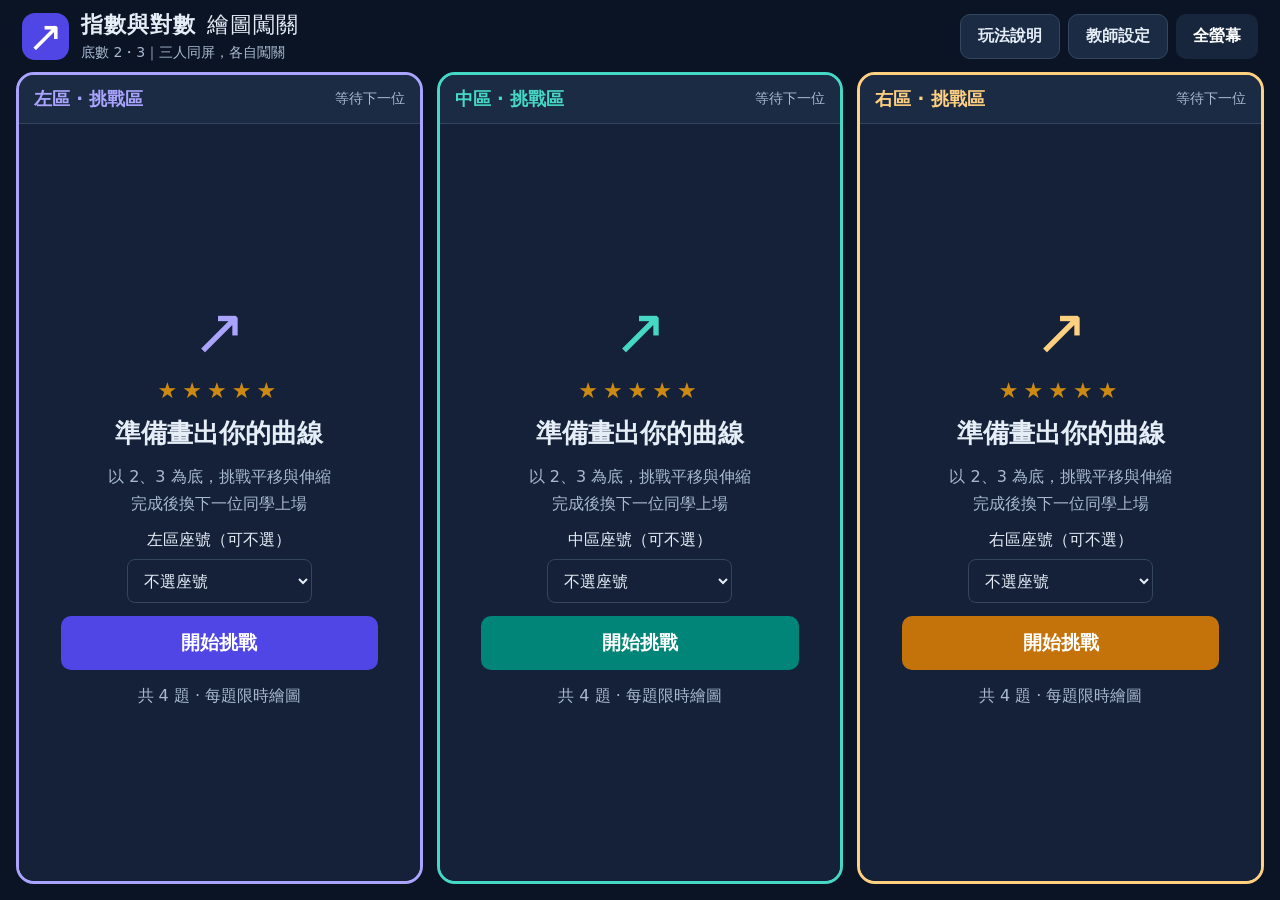
==== index.html @ 5243051f "Add files via upload v1.0" ====
<!doctype html>
<html lang="zh-Hant">
<head>
<meta charset="utf-8"><meta name="viewport" content="width=device-width,initial-scale=1,maximum-scale=1,user-scalable=no">
<title>指數與對數・繪圖闖關</title>
<meta name="description" content="三人同屏獨立繪圖遊戲：底數 2、3，四種圖形變化、求救卡與基準線求救卡。">
<link rel="icon" href="data:image/svg+xml,%3Csvg xmlns='http://www.w3.org/2000/svg' viewBox='0 0 32 32'%3E%3Crect width='32' height='32' rx='8' fill='%234f46e5'/%3E%3Cpath d='M4 16Q10 2 16 16T28 16' fill='none' stroke='white' stroke-width='3'/%3E%3C/svg%3E">
<link rel="stylesheet" href="style.css?v=1.0">
<script defer src="engine.js?v=1.0"></script><script defer src="app.js?v=1.0"></script>
</head>
<body>
<header class="topbar"><div class="brand"><span class="brand-mark">↗</span><div><h1>指數與對數<span>繪圖闖關</span></h1><p>底數 2・3｜三人同屏，各自闖關</p></div></div><div class="top-actions"><button id="helpBtn" class="quiet">玩法說明</button><button id="settingsBtn" class="quiet">教師設定</button><button id="fullBtn" class="dark-btn">全螢幕</button></div></header>
<main id="lanes" class="lanes" aria-label="三個獨立遊戲區"></main>
<dialog id="settingsDialog"><form id="settingsForm"><div class="dialog-head"><div><p class="eyebrow">TEACHER SETTINGS</p><h2>教師設定</h2></div><button type="button" class="quiet close-dialog">關閉</button></div><p class="settings-note">題目、題數、限時與求救卡設定套用到下一位學生；目前遊戲繼續進行。主題、參考線與座標標示立即套用。</p><div class="general-settings"><label>背景主題<select name="theme"><option value="light">淺色</option><option value="dark">深色</option></select></label><label>參考線顏色<input type="color" name="gridColor"></label><label>參考線粗細<select name="gridWidth"><option value="0.5">0.5 px</option><option value="1">1 px</option><option value="1.5">1.5 px</option><option value="2">2 px</option><option value="3">3 px</option></select></label><label>座標標示文字大小（px）<input type="number" name="axisFontSize" min="10" max="28" step="1" required></label><label>座標標示文字顏色<input type="color" name="axisLabelColor"></label><label>每題求救卡累積上限<select name="helpCards"><option value="0">0 張（兩種卡皆停用）</option><option value="1">1 張</option><option value="2">2 張</option><option value="3">3 張</option></select></label><label>首張求救卡等待（秒）<input type="number" name="helpFirstDelay" min="0" max="300" step="1" required></label><label>後續求救卡間隔（秒）<input type="number" name="helpInterval" min="1" max="300" step="1" required></label><label>座號起點<input type="number" name="seatMin" min="1" max="99" required></label><label>座號終點<input type="number" name="seatMax" min="1" max="99" required></label></div><p class="settings-note">座標標示文字可設 10～28 px；窄視窗會適度縮小，以避免刻度重疊。文字大小與顏色儲存後立即套用。</p><p class="settings-note">一般求救卡：預設第 15 秒取得第一張，之後每 10 秒一張，每題上限 3 張；每張揭示並鎖定一段正確曲線。曲線依畫面中的長度分成 8 段，避免對數題揭示到無定義區域。</p><p class="settings-note">基準線求救卡：有平移或伸縮的題目額外提供 1 張，與首張一般卡同時亮起，顯示同底數、未經變換的 y = aˣ 或 y = logₐ x。一般卡與基準卡各自計次，每使用一張，本題分數再乘 0.8；一般卡上限設 0 時，兩種卡一起停用。</p><div id="levelSettings"></div><p id="settingsError" class="error" role="alert"></p><div class="dialog-footer"><button type="button" id="defaultsBtn" class="quiet">恢復預設設定</button><button type="submit" class="primary">儲存設定</button></div></form></dialog>
<dialog id="helpDialog"><div class="dialog-head"><h2>玩法說明</h2><button class="quiet close-dialog">關閉</button></div><ol class="help-list"><li>選填座號，按「開始挑戰」。左、中、右三區各自計時、換題和結算；完成可立刻換下一位。</li><li>根據題目在座標區畫圖。x 範圍 −6～10，y 範圍 −6～12，每格 1 單位，座標數字每 2 單位標示。只需畫出座標框中看得到的曲線。</li><li>使用「細筆」畫圖，畫錯可用「橡皮擦」或「復原」。對數函數只畫真數大於 0 的部分；靠近漸近線時讓曲線延伸到框邊。</li><li>一般求救卡隨時間累積：預設第 15 秒亮起，之後每 10 秒一張，每題最多 3 張。按下會清除該段筆跡，隨煙霧散去揭示正確曲線；揭示區域鎖定並計為正確，請繼續畫其他部分。</li><li>有平移或伸縮時，額外提供 1 張「基準線求救卡」，與第一張一般卡同時亮起。按下顯示同底數原始函數的藍色點線，直到本題結束；它不會替你完成答案，也不會清除筆跡。</li><li>兩種卡每使用一張都讓本題分數乘 0.8。例如用 1 張一般卡加 1 張基準卡，得分乘 0.64；用滿 3 張一般卡與 1 張基準卡，乘 0.4096。復原不退回卡片。</li><li>按「確定送出」取得 0～100 分，2 秒後自動換題；時間到也會自動送出。完整度、曲線準確度和多餘筆跡都會影響分數。未畫圖且只用基準卡，仍為 0 分。</li><li>送出後橘色虛線是參考答案，灰色點線是漸近線。完成全部題目顯示總分，再按「下一位學生」。</li></ol><p class="settings-note">五星依序為基礎圖形、1 種、2 種、3 種、4 種變化。底數僅使用 2 或 3。左右伸縮的內部係數為 ½、2；上下伸縮為 ½、2、3；平移量為 ±1、±2。預設題數 1、1、1、0、1（共 4 題），限時 40、60、80、100、120 秒。題目與卡片設定從下一位學生開始套用。</p></dialog>
<div id="toast" role="status"></div>
</body></html>
---- style.css ----
:root{font-family:"Noto Sans TC","Microsoft JhengHei",system-ui,sans-serif;color:#17263d;background:#eaf0f7;font-size:16px;--surface:#fff;--soft:#f4f7fb;--text:#17263d;--muted:#586b82;--line:#d6e0ed;--canvas:#fff;--axis:#536781;--correct:#df641c;--primary:#4f46e5;--shadow:0 8px 24px #243b5710}
*{box-sizing:border-box}body{margin:0;overscroll-behavior:none;user-select:none;-webkit-user-select:none;-webkit-touch-callout:none}body[data-theme=dark]{background:#0b1425;color:#e5edf7;--surface:#142138;--soft:#1b2b44;--text:#e5edf7;--muted:#a8b9cf;--line:#34465f;--canvas:#111d30;--axis:#b9c9dd;--correct:#ffab5e;--shadow:none}button,select,input{font:inherit}button{border:0;border-radius:10px;min-height:45px;padding:10px 17px;font-weight:700;cursor:pointer;touch-action:manipulation;color:var(--text)}button:disabled{cursor:default;opacity:.45}button:focus-visible,select:focus-visible,input:focus-visible{outline:3px solid #ec9b20;outline-offset:3px}.quiet{background:var(--soft);border:1px solid var(--line)}.primary{background:var(--primary);color:white}.dark-btn{background:#17263d;color:white}.topbar{height:86px;display:flex;align-items:center;justify-content:space-between;padding:14px 22px;gap:20px}.brand{display:flex;align-items:center;gap:12px}.brand-mark{display:grid;place-items:center;width:47px;height:47px;border-radius:13px;background:#4f46e5;color:white;font-size:43px;line-height:1}.brand h1{font-size:22px;margin:0;letter-spacing:.04em}.brand h1 span{font-weight:500;margin-left:12px}.brand p{margin:4px 0 0;color:var(--muted);font-size:14px}.top-actions{display:flex;gap:8px}.lanes{display:grid;grid-template-columns:repeat(3,minmax(0,1fr));gap:14px;padding:0 16px 16px;height:calc(100dvh - 86px);min-height:590px}.lane{--accent:#4f46e5;--button:#4f46e5;border:3px solid var(--accent);border-radius:18px;background:var(--surface);box-shadow:var(--shadow);overflow:hidden;display:flex;flex-direction:column;position:relative;min-width:0}.lane:nth-child(2){--accent:#008578;--button:#008578}.lane:nth-child(3){--accent:#c4730b;--button:#c4730b}body[data-theme=dark] .lane{--accent:#aaa4ff}body[data-theme=dark] .lane:nth-child(2){--accent:#45d9c5}body[data-theme=dark] .lane:nth-child(3){--accent:#ffd080}.lane-head{padding:12px 15px;background:var(--soft);display:flex;justify-content:space-between;align-items:center;border-bottom:1px solid var(--line);gap:6px}.lane-name{font-weight:800;color:var(--accent);font-size:18px}.seat-label{font-size:14px;color:var(--muted)}.progress{display:flex;gap:5px;padding:12px 15px 0}.step{height:5px;background:var(--line);flex:1;border-radius:9px}.step.done{background:var(--accent)}.step.current{background:var(--accent);opacity:.55}.question{padding:12px 16px 9px;min-height:113px}.question-meta{display:flex;align-items:center;justify-content:space-between;gap:6px;font-size:14px;color:var(--muted)}.stars{color:#cf8609;letter-spacing:1px;font-weight:800}.formula{font-family:"Cambria Math",Cambria,Georgia,serif;font-size:clamp(22px,2.05vw,36px);margin:10px 0 4px;white-space:nowrap;line-height:1.4;letter-spacing:.015em}.formula .frac{display:inline-flex;vertical-align:middle;flex-direction:column;text-align:center;line-height:1.15;font-size:.72em;margin:0 3px}.frac span:first-child{border-bottom:1.5px solid currentColor;padding:0 3px}.plot-wrap{flex:1;min-height:220px;position:relative;margin:0 10px;border:1px solid var(--line);border-radius:10px;overflow:hidden;background:var(--canvas)}canvas{width:100%;height:100%;display:block;touch-action:none;cursor:crosshair}.plot-hint{position:absolute;top:10px;left:58px;color:var(--muted);font-size:14px;pointer-events:none}.ink-state{padding:8px 15px 0;min-height:29px;font-size:14px;color:var(--muted)}.ink-state.exhausted{color:#d44835;font-weight:700}.toolbar{display:flex;gap:6px;padding:8px 12px}.toolbar button{flex:1;padding:9px 5px;font-size:15px}.tool.active{background:var(--button);color:white;border-color:var(--accent)}.submit{margin:0 12px 12px;background:var(--button);color:white;min-height:48px;font-size:18px}.overlay{position:absolute;inset:54px 0 0;z-index:3;background:var(--surface);display:flex;flex-direction:column;align-items:center;justify-content:center;padding:24px;gap:15px;text-align:center}.welcome-icon{font-size:65px;font-family:Georgia,serif;color:var(--accent);line-height:1}.overlay h2{font-size:26px;margin:0}.overlay p{color:var(--muted);font-size:16px;line-height:1.7;margin:0;max-width:340px}.overlay label{display:flex;flex-direction:column;gap:8px;font-size:16px;min-width:185px}select,input[type=number]{border:1px solid var(--line);background:var(--surface);color:var(--text);border-radius:8px;padding:9px 12px;min-height:44px;width:100%}.overlay .primary{background:var(--button);width:90%;max-width:330px;min-height:54px;font-size:19px}.mini-stars{color:#cc8a12;letter-spacing:5px;font-size:22px}.result-strip{padding:8px 14px;border-top:1px solid var(--line);background:var(--soft);display:none;align-items:center;justify-content:space-between;gap:8px}.result-strip.visible{display:flex}.score{font-size:29px;font-weight:900;color:var(--accent);white-space:nowrap}.result-detail{font-size:14px;color:var(--muted);text-align:right;line-height:1.5}.result-detail strong{color:var(--text)}.result-mode .question{min-height:102px}.result-mode .ink-state,.result-mode .toolbar{display:none}.result-mode .submit{margin-top:10px}.summary-scores{width:100%;display:grid;grid-template-columns:repeat(3,1fr);gap:9px;max-width:380px}.summary-scores div{background:var(--soft);border:1px solid var(--line);border-radius:10px;padding:10px;font-size:14px;color:var(--muted)}.summary-scores strong{display:block;font-size:23px;color:var(--accent);margin-top:5px}.big-score{font-size:68px;color:var(--accent);font-weight:900;line-height:1}.score-caption{font-size:14px;color:var(--muted)}dialog{background:var(--surface);color:var(--text);border:1px solid var(--line);border-radius:18px;max-width:980px;width:92vw;max-height:90dvh;padding:25px;box-shadow:0 24px 100px #0005;overscroll-behavior:contain}dialog::backdrop{background:#08142baa;backdrop-filter:blur(3px)}.dialog-head{display:flex;justify-content:space-between;align-items:center;gap:15px;margin-bottom:12px}.dialog-head h2{margin:0;font-size:26px}.eyebrow{font-size:13px;letter-spacing:.12em;color:var(--muted);margin:0 0 6px}.settings-note{font-size:15px;color:var(--muted);line-height:1.7}.general-settings{display:grid;grid-template-columns:repeat(3,1fr);gap:14px;margin:20px 0}.general-settings label{font-size:15px;display:flex;flex-direction:column;gap:8px}input[type=color]{width:100%;height:44px;border:1px solid var(--line);border-radius:8px;background:var(--surface);padding:3px}.level-card{border:1px solid var(--line);border-radius:12px;background:var(--soft);padding:14px;margin:12px 0}.level-title{display:flex;align-items:center;gap:15px;justify-content:space-between;margin-bottom:10px}.level-title strong{font-size:17px}.count-label{display:flex;align-items:center;gap:10px;font-size:14px}.count-label input{width:77px}.checks{display:flex;gap:12px 20px;flex-wrap:wrap;margin:10px 0}.checks label{display:flex;gap:8px;align-items:center;min-height:30px;font-size:16px}input[type=checkbox]{accent-color:#4f46e5;width:21px;height:21px}.level-card p{font-size:14px;color:var(--muted);margin:8px 0}.dialog-footer{display:flex;justify-content:space-between;gap:15px;margin-top:18px;position:sticky;bottom:-25px;background:var(--surface);padding:15px 0}.error{color:#d44835;font-size:16px;line-height:1.6}.help-list{line-height:1.9;padding-left:25px}.help-list li{padding:4px 0}#toast{position:fixed;left:50%;bottom:24px;transform:translateX(-50%);background:#17263d;color:white;max-width:90vw;border-radius:10px;padding:12px 20px;z-index:20;display:none;box-shadow:0 4px 20px #0004}body:has(dialog[open]){overflow:hidden}
@media(min-width:1700px){.topbar{height:98px}.lanes{height:calc(100dvh - 98px)}.brand h1{font-size:28px}.lane-head{padding:16px 20px}.question{min-height:137px;padding:17px 20px 12px}.question-meta,.seat-label{font-size:17px}.toolbar button{min-height:53px;font-size:18px}.submit{min-height:57px}.lane-name{font-size:22px}}
@media(max-width:900px){.topbar{height:78px;padding:10px 12px}.brand h1{font-size:17px}.brand h1 span{margin-left:6px}.brand p{display:none}.top-actions{gap:5px}.top-actions button{padding:8px;font-size:14px}.lanes{padding:0 8px 8px;gap:8px;height:calc(100dvh - 78px)}.lane-head{padding:10px 8px}.lane-name{font-size:16px}.question{padding:10px 8px;min-height:115px}.formula{font-size:clamp(17px,2.6vw,26px)}.overlay{padding:15px}.overlay h2{font-size:21px}.overlay p{font-size:14px}.toolbar{padding:8px 6px;gap:4px}.toolbar button{font-size:14px}.submit{margin-left:6px;margin-right:6px}.plot-wrap{margin:0 5px}.ink-state{padding-left:9px;font-size:13px}.progress{padding-left:9px;padding-right:9px}.result-detail{font-size:13px}.result-strip{padding:7px}.score{font-size:24px}}
@media(max-width:600px){.topbar{height:auto;min-height:100px;flex-wrap:wrap;gap:8px}.top-actions{width:100%;justify-content:flex-end}.lanes{grid-template-columns:1fr;height:auto;min-height:0}.lane{height:720px}.formula{font-size:28px}.general-settings{grid-template-columns:repeat(2,1fr)}.level-title{gap:8px}.overlay p{font-size:16px}}
/* v1.1: reserve the viewport for the three independent drawing surfaces. */
:root{--header-height:clamp(64px,8dvh,86px)}
@media(min-width:601px){html,body{height:100%;overflow:hidden}.topbar{height:var(--header-height);min-height:0}.lanes{height:calc(100dvh - var(--header-height));min-height:0}.lane-head,.progress,.question,.ink-state,.toolbar,.submit,.result-strip{flex-shrink:0}.plot-wrap{min-height:0}.lane{min-height:0}.overlay{gap:clamp(8px,1.4dvh,15px)}}
.question-meta .counter{flex:1;text-align:center;white-space:nowrap}.countdown{background:var(--soft);border:1px solid var(--line);border-radius:8px;padding:5px 9px;color:var(--text);font-weight:800;font-variant-numeric:tabular-nums;white-space:nowrap;min-width:67px;text-align:center}.countdown.urgent{color:#d44835;background:#fff1ed;border-color:#fac9bc}body[data-theme=dark] .countdown.urgent{background:#492c32;color:#ffb4a2;border-color:#8c4c50}.submit:disabled{opacity:1;background:var(--soft);color:var(--muted);border:1px solid var(--line)}.level-title{flex-wrap:wrap}.level-options{display:flex;gap:16px;align-items:center}.time-label{display:flex;align-items:center;gap:9px;font-size:14px;white-space:nowrap}.time-label select{width:110px}.count-label{white-space:nowrap}
@media(min-width:1700px){:root{--header-height:clamp(76px,9dvh,98px)}}
@media(min-width:601px) and (max-height:800px){:root{--header-height:66px}.topbar{padding:8px 16px}.brand-mark{width:40px;height:40px}.brand h1{font-size:20px}.brand p{font-size:13px}.lane-head{padding:8px 12px}.question{min-height:88px;padding:8px 12px}.formula{margin:6px 0 2px}.progress{padding-top:8px}.toolbar{padding:6px 10px}.toolbar button{min-height:42px;padding:8px 5px}.submit{min-height:44px;margin-bottom:9px}.ink-state{padding-top:6px;min-height:25px}.overlay{padding:16px;gap:10px}.welcome-icon{font-size:45px}.overlay h2{font-size:23px}.overlay p{font-size:15px;line-height:1.5}.overlay .primary{min-height:46px}.overlay label{gap:5px}.big-score{font-size:54px}.summary-scores div{padding:7px}.question-meta{font-size:14px}.countdown{padding:3px 6px}.result-mode .question{min-height:88px}}
@media(min-width:601px) and (max-height:600px){:root{--header-height:56px}.brand p{display:none}.question{min-height:76px}.formula{font-size:24px}.lane-head{padding:5px 9px}.question-meta{font-size:13px}.toolbar button{min-height:36px}.submit{min-height:38px;font-size:16px;margin-top:0}.top-actions button{min-height:38px;padding:7px 10px}.overlay{gap:6px;padding:12px}.overlay p{font-size:14px}.overlay h2{font-size:20px}.welcome-icon{font-size:32px}.mini-stars{font-size:18px}.overlay .primary{min-height:39px}.overlay label{font-size:14px}.overlay select{min-height:35px;padding:5px 8px}.big-score{font-size:40px}.summary-scores strong{font-size:20px}}
@media(max-width:600px){html,body{height:auto;overflow:auto}.lanes{height:auto}.level-options{gap:10px;flex-wrap:wrap}.time-label select{width:95px}}

/* v1.2: activate each lane independently on contact, including secondary touches. */
.toolbar button,.submit,.overlay button{touch-action:none}.toolbar button.pressed,.submit.pressed,.overlay button.pressed{filter:brightness(1.2);box-shadow:inset 0 0 0 3px var(--accent)}a{color:var(--primary)}body[data-theme=dark] a{color:#aaa4ff}

/* v1.4: keep the rescue card alongside the three drawing tools. */
.toolbar .help-card{background:#fae6f0;color:#92314e;border-color:#e7b7c8;white-space:nowrap;font-size:clamp(11px,1vw,18px)}body[data-theme=dark] .toolbar .help-card{background:#41293b;color:#ffc1d0;border-color:#755062}.toolbar .help-card[hidden]{display:none}.toolbar .help-card:disabled{opacity:.55}

/* v1.5: earned cards light up; waiting cards display their own countdown. */
.toolbar .help-card{font-variant-numeric:tabular-nums;transition:background .2s,box-shadow .2s,color .2s}
.toolbar .help-card.help-ready{background:#fbcfe0;color:#802644;border-color:#db6791;box-shadow:0 0 0 1px #ed90b1,0 0 13px #ec48993b}
body[data-theme=dark] .toolbar .help-card.help-ready{background:#793e5a;color:#fff0f5;border-color:#f49bbd;box-shadow:0 0 0 1px #f49bbd,0 0 16px #f472b65c}

/* Exponential/logarithmic edition: large, separate rescue controls. */
.rescuebar{display:flex;gap:8px;padding:0 12px 8px;flex-shrink:0}.rescuebar button{flex:1;min-width:0;font-size:clamp(13px,1.1vw,19px);padding:8px 5px;touch-action:none;font-variant-numeric:tabular-nums;white-space:nowrap}
.rescuebar button[hidden]{display:none}.help-card{background:#fae6f0;color:#92314e;border:1px solid #e7b7c8}.baseline-card{background:#e1f3ff;color:#07658f;border:1px solid #91cce8}
body[data-theme=dark] .rescuebar .help-card{background:#41293b;color:#ffc1d0;border-color:#755062}body[data-theme=dark] .baseline-card{background:#17374d;color:#9adeff;border-color:#3a6a89}
.rescuebar .help-ready{background:#fbcfe0;color:#802644;border-color:#db6791;box-shadow:0 0 10px #ec489940}body[data-theme=dark] .rescuebar .help-card.help-ready{background:#793e5a;color:#fff0f5;border-color:#f49bbd;box-shadow:0 0 12px #f472b65c}
.rescuebar .baseline-card.help-ready{background:#c4ebff;color:#075274;border-color:#41ace0;box-shadow:0 0 12px #38bdf855}body[data-theme=dark] .baseline-card.help-ready{background:#155477;color:#e5f7ff;border-color:#7dd3fc;box-shadow:0 0 12px #38bdf855}
.result-mode .rescuebar{display:none}.formula sup{font-size:.68em;vertical-align:super;line-height:0}.formula sup .frac{line-height:1.05;vertical-align:middle}.formula sub{font-size:.65em;vertical-align:sub;line-height:0}.plot-hint{font-size:clamp(10px,.9vw,14px);max-width:calc(100% - 65px);background:var(--canvas);padding:1px 3px}.summary-scores{grid-template-columns:repeat(5,1fr);gap:6px}.summary-scores div{padding:9px 3px}.toolbar .quiet{font-size:clamp(13px,1.1vw,19px)}
@media(min-width:601px) and (max-height:800px){.rescuebar{padding:0 10px 6px}.rescuebar button{min-height:40px;padding:6px 4px}.question{min-height:88px}.ink-state{font-size:12px}}
@media(max-width:900px){.rescuebar{padding:0 6px 7px;gap:5px}.overlay h2{font-size:20px}.mini-stars{letter-spacing:3px}.summary-scores strong{font-size:19px}}
@media(max-width:600px){.brand h1{font-size:20px}.rescuebar button{font-size:16px}.plot-hint{font-size:12px}}
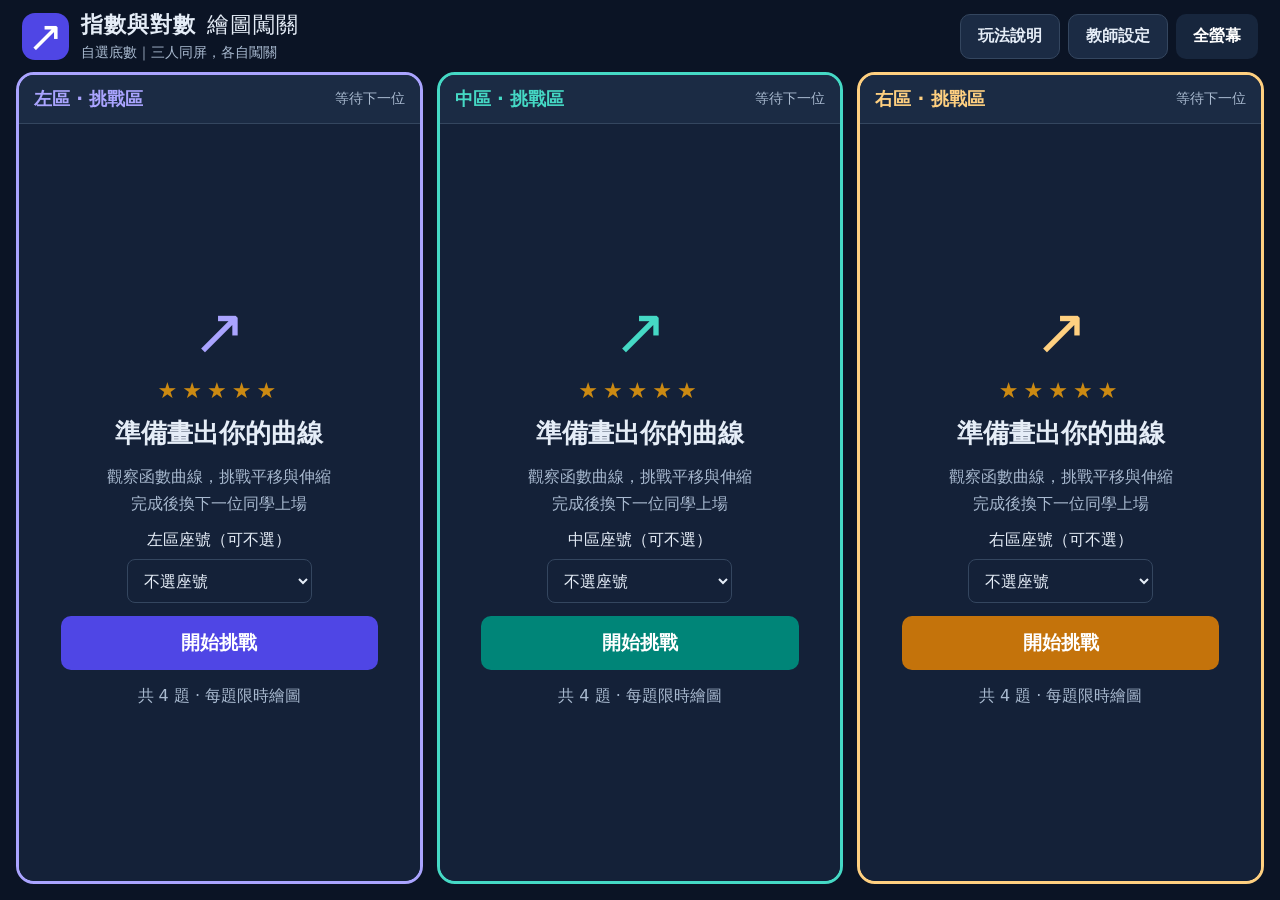
==== commit 0060e767: "Add files via upload v1.1" ====
--- a/index.html
+++ b/index.html
@@ -3,16 +3,16 @@
 <head>
 <meta charset="utf-8"><meta name="viewport" content="width=device-width,initial-scale=1,maximum-scale=1,user-scalable=no">
 <title>指數與對數・繪圖闖關</title>
-<meta name="description" content="三人同屏獨立繪圖遊戲：底數 2、3，四種圖形變化、求救卡與基準線求救卡。">
+<meta name="description" content="三人同屏獨立繪圖遊戲：教師自選底數，四種圖形變化、求救卡與基準線求救卡。">
 <link rel="icon" href="data:image/svg+xml,%3Csvg xmlns='http://www.w3.org/2000/svg' viewBox='0 0 32 32'%3E%3Crect width='32' height='32' rx='8' fill='%234f46e5'/%3E%3Cpath d='M4 16Q10 2 16 16T28 16' fill='none' stroke='white' stroke-width='3'/%3E%3C/svg%3E">
-<link rel="stylesheet" href="style.css?v=1.0">
-<script defer src="engine.js?v=1.0"></script><script defer src="app.js?v=1.0"></script>
+<link rel="stylesheet" href="style.css?v=1.1">
+<script defer src="engine.js?v=1.1"></script><script defer src="app.js?v=1.1"></script>
 </head>
 <body>
-<header class="topbar"><div class="brand"><span class="brand-mark">↗</span><div><h1>指數與對數<span>繪圖闖關</span></h1><p>底數 2・3｜三人同屏，各自闖關</p></div></div><div class="top-actions"><button id="helpBtn" class="quiet">玩法說明</button><button id="settingsBtn" class="quiet">教師設定</button><button id="fullBtn" class="dark-btn">全螢幕</button></div></header>
+<header class="topbar"><div class="brand"><span class="brand-mark">↗</span><div><h1>指數與對數<span>繪圖闖關</span></h1><p>自選底數｜三人同屏，各自闖關</p></div></div><div class="top-actions"><button id="helpBtn" class="quiet">玩法說明</button><button id="settingsBtn" class="quiet">教師設定</button><button id="fullBtn" class="dark-btn">全螢幕</button></div></header>
 <main id="lanes" class="lanes" aria-label="三個獨立遊戲區"></main>
-<dialog id="settingsDialog"><form id="settingsForm"><div class="dialog-head"><div><p class="eyebrow">TEACHER SETTINGS</p><h2>教師設定</h2></div><button type="button" class="quiet close-dialog">關閉</button></div><p class="settings-note">題目、題數、限時與求救卡設定套用到下一位學生；目前遊戲繼續進行。主題、參考線與座標標示立即套用。</p><div class="general-settings"><label>背景主題<select name="theme"><option value="light">淺色</option><option value="dark">深色</option></select></label><label>參考線顏色<input type="color" name="gridColor"></label><label>參考線粗細<select name="gridWidth"><option value="0.5">0.5 px</option><option value="1">1 px</option><option value="1.5">1.5 px</option><option value="2">2 px</option><option value="3">3 px</option></select></label><label>座標標示文字大小（px）<input type="number" name="axisFontSize" min="10" max="28" step="1" required></label><label>座標標示文字顏色<input type="color" name="axisLabelColor"></label><label>每題求救卡累積上限<select name="helpCards"><option value="0">0 張（兩種卡皆停用）</option><option value="1">1 張</option><option value="2">2 張</option><option value="3">3 張</option></select></label><label>首張求救卡等待（秒）<input type="number" name="helpFirstDelay" min="0" max="300" step="1" required></label><label>後續求救卡間隔（秒）<input type="number" name="helpInterval" min="1" max="300" step="1" required></label><label>座號起點<input type="number" name="seatMin" min="1" max="99" required></label><label>座號終點<input type="number" name="seatMax" min="1" max="99" required></label></div><p class="settings-note">座標標示文字可設 10～28 px；窄視窗會適度縮小，以避免刻度重疊。文字大小與顏色儲存後立即套用。</p><p class="settings-note">一般求救卡：預設第 15 秒取得第一張，之後每 10 秒一張，每題上限 3 張；每張揭示並鎖定一段正確曲線。曲線依畫面中的長度分成 8 段，避免對數題揭示到無定義區域。</p><p class="settings-note">基準線求救卡：有平移或伸縮的題目額外提供 1 張，與首張一般卡同時亮起，顯示同底數、未經變換的 y = aˣ 或 y = logₐ x。一般卡與基準卡各自計次，每使用一張，本題分數再乘 0.8；一般卡上限設 0 時，兩種卡一起停用。</p><div id="levelSettings"></div><p id="settingsError" class="error" role="alert"></p><div class="dialog-footer"><button type="button" id="defaultsBtn" class="quiet">恢復預設設定</button><button type="submit" class="primary">儲存設定</button></div></form></dialog>
-<dialog id="helpDialog"><div class="dialog-head"><h2>玩法說明</h2><button class="quiet close-dialog">關閉</button></div><ol class="help-list"><li>選填座號，按「開始挑戰」。左、中、右三區各自計時、換題和結算；完成可立刻換下一位。</li><li>根據題目在座標區畫圖。x 範圍 −6～10，y 範圍 −6～12，每格 1 單位，座標數字每 2 單位標示。只需畫出座標框中看得到的曲線。</li><li>使用「細筆」畫圖，畫錯可用「橡皮擦」或「復原」。對數函數只畫真數大於 0 的部分；靠近漸近線時讓曲線延伸到框邊。</li><li>一般求救卡隨時間累積：預設第 15 秒亮起，之後每 10 秒一張，每題最多 3 張。按下會清除該段筆跡，隨煙霧散去揭示正確曲線；揭示區域鎖定並計為正確，請繼續畫其他部分。</li><li>有平移或伸縮時，額外提供 1 張「基準線求救卡」，與第一張一般卡同時亮起。按下顯示同底數原始函數的藍色點線，直到本題結束；它不會替你完成答案，也不會清除筆跡。</li><li>兩種卡每使用一張都讓本題分數乘 0.8。例如用 1 張一般卡加 1 張基準卡，得分乘 0.64；用滿 3 張一般卡與 1 張基準卡，乘 0.4096。復原不退回卡片。</li><li>按「確定送出」取得 0～100 分，2 秒後自動換題；時間到也會自動送出。完整度、曲線準確度和多餘筆跡都會影響分數。未畫圖且只用基準卡，仍為 0 分。</li><li>送出後橘色虛線是參考答案，灰色點線是漸近線。完成全部題目顯示總分，再按「下一位學生」。</li></ol><p class="settings-note">五星依序為基礎圖形、1 種、2 種、3 種、4 種變化。底數僅使用 2 或 3。左右伸縮的內部係數為 ½、2；上下伸縮為 ½、2、3；平移量為 ±1、±2。預設題數 1、1、1、0、1（共 4 題），限時 40、60、80、100、120 秒。題目與卡片設定從下一位學生開始套用。</p></dialog>
+<dialog id="settingsDialog"><form id="settingsForm"><div class="dialog-head"><div><p class="eyebrow">TEACHER SETTINGS</p><h2>教師設定</h2></div><button type="button" class="quiet close-dialog">關閉</button></div><p class="settings-note">題目、題數、限時與求救卡設定套用到下一位學生；目前遊戲繼續進行。主題、參考線與座標標示立即套用。</p><div class="general-settings"><label>背景主題<select name="theme"><option value="light">淺色</option><option value="dark">深色</option></select></label><label>參考線顏色<input type="color" name="gridColor"></label><label>參考線粗細<select name="gridWidth"><option value="0.5">0.5 px</option><option value="1">1 px</option><option value="1.5">1.5 px</option><option value="2">2 px</option><option value="3">3 px</option></select></label><label>座標標示文字大小（px）<input type="number" name="axisFontSize" min="10" max="28" step="1" required></label><label>座標標示文字顏色<input type="color" name="axisLabelColor"></label><label>每題求救卡累積上限<select name="helpCards"><option value="0">0 張（兩種卡皆停用）</option><option value="1">1 張</option><option value="2">2 張</option><option value="3">3 張</option></select></label><label>首張求救卡等待（秒）<input type="number" name="helpFirstDelay" min="0" max="300" step="1" required></label><label>後續求救卡間隔（秒）<input type="number" name="helpInterval" min="1" max="300" step="1" required></label><label>座號起點<input type="number" name="seatMin" min="1" max="99" required></label><label>座號終點<input type="number" name="seatMax" min="1" max="99" required></label></div><p class="settings-note">座標標示文字可設 10～28 px；窄視窗會適度縮小，以避免刻度重疊。文字大小與顏色儲存後立即套用。</p><p class="settings-note">一般求救卡：預設第 15 秒取得第一張，之後每 10 秒一張，每題上限 3 張；每張揭示並鎖定一段正確曲線。每次隨機揭示整數刻度間寬度為 1 的區間，例如 x = 2～3，並跳過沒有可見曲線的區間。</p><p class="settings-note">基準線求救卡：有平移或伸縮的題目額外提供 1 張，與首張一般卡同時亮起，顯示同底數、未經變換的 y = aˣ 或 y = logₐ x。一般卡與基準卡各自計次，每使用一張，本題分數再乘 0.8；一般卡上限設 0 時，兩種卡一起停用。</p><section class="base-settings"><h3>出題底數（指數／對數共用）</h3><div id="baseSettings" class="checks"></div><p class="settings-note">可複選，至少選一種；預設為 1/3、1/2、2、3。設定從下一位學生開始生效。</p></section><div id="levelSettings"></div><p id="settingsError" class="error" role="alert"></p><div class="dialog-footer"><button type="button" id="defaultsBtn" class="quiet">恢復預設設定</button><button type="submit" class="primary">儲存設定</button></div></form></dialog>
+<dialog id="helpDialog"><div class="dialog-head"><h2>玩法說明</h2><button class="quiet close-dialog">關閉</button></div><ol class="help-list"><li>選填座號，按「開始挑戰」。左、中、右三區各自計時、換題和結算；完成可立刻換下一位。</li><li>根據題目在座標區畫圖。x 範圍 −6～10，y 範圍 −6～12，每格 1 單位，座標數字每 2 單位標示。只需畫出座標框中看得到的曲線。</li><li>使用「細筆」畫圖，畫錯可用「橡皮擦」或「復原」。對數函數只畫真數大於 0 的部分；靠近漸近線時讓曲線延伸到框邊。</li><li>一般求救卡隨時間累積：預設第 15 秒亮起，之後每 10 秒一張，每題最多 3 張。每張隨機揭示一個整數刻度間的 1 單位區間，例如 x = 2～3，跳過沒有可見曲線的區間。按下會清除該段筆跡，隨煙霧散去揭示正確曲線；揭示區域鎖定並計為正確，請繼續畫其他部分。</li><li>有平移或伸縮時，額外提供 1 張「基準線求救卡」，與第一張一般卡同時亮起。按下顯示同底數原始函數的藍色點線，直到本題結束；它不會替你完成答案，也不會清除筆跡。</li><li>兩種卡每使用一張都讓本題分數乘 0.8。例如用 1 張一般卡加 1 張基準卡，得分乘 0.64；用滿 3 張一般卡與 1 張基準卡，乘 0.4096。復原不退回卡片。</li><li>按「確定送出」取得 0～100 分，2 秒後自動換題；時間到也會自動送出。完整度、曲線準確度和多餘筆跡都會影響分數。未畫圖且只用基準卡，仍為 0 分。</li><li>送出後橘色虛線是參考答案，灰色點線是漸近線。完成全部題目顯示總分，再按「下一位學生」。</li></ol><p class="settings-note">五星依序為基礎圖形、1 種、2 種、3 種、4 種變化。底數由教師勾選，可選 1/10、1/5、1/3、1/2、2、3、5、10。左右伸縮的內部係數為 ½、2；上下伸縮為 ½、2、3；平移量為 ±1、±2。預設題數 2、1、1、0、0（共 4 題），限時 40、60、80、100、120 秒。題目與卡片設定從下一位學生開始套用。</p></dialog>
 <div id="toast" role="status"></div>
 </body></html>
 
--- a/style.css
+++ b/style.css
@@ -33,3 +33,6 @@
 @media(min-width:601px) and (max-height:800px){.rescuebar{padding:0 10px 6px}.rescuebar button{min-height:40px;padding:6px 4px}.question{min-height:88px}.ink-state{font-size:12px}}
 @media(max-width:900px){.rescuebar{padding:0 6px 7px;gap:5px}.overlay h2{font-size:20px}.mini-stars{letter-spacing:3px}.summary-scores strong{font-size:19px}}
 @media(max-width:600px){.brand h1{font-size:20px}.rescuebar button{font-size:16px}.plot-hint{font-size:12px}}
+
+/* v1.1: fraction bases and teacher-selectable base choices. */
+.formula .log-base{display:inline-flex;vertical-align:-.5em;line-height:1;font-size:.62em}.formula .log-base .frac{font-size:1em;margin:0 2px}.base-settings{margin:18px 0;padding:16px;border:1px solid var(--line);border-radius:12px;background:var(--soft)}.base-settings h3{font-size:17px;margin:0 0 10px}.base-settings .checks label{padding:6px 10px;border:1px solid var(--line);border-radius:8px;min-height:44px;min-width:80px;background:var(--surface);font-variant-numeric:tabular-nums}.base-settings .settings-note{margin-bottom:0}
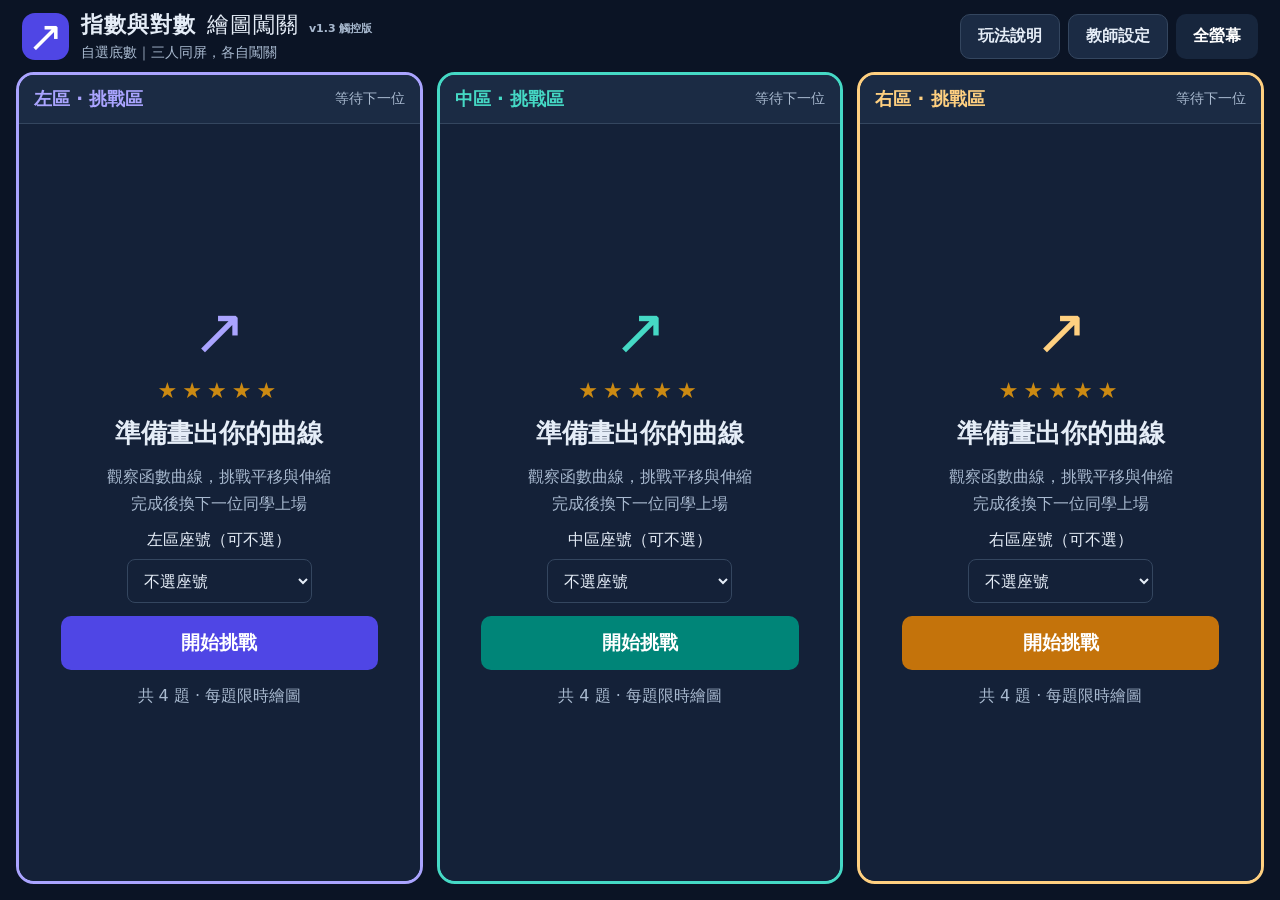
==== commit 3de42b37: "Add files via upload v1.3" ====
--- a/index.html
+++ b/index.html
@@ -5,13 +5,13 @@
 <title>指數與對數・繪圖闖關</title>
 <meta name="description" content="三人同屏獨立繪圖遊戲：教師自選底數，四種圖形變化、求救卡與基準線求救卡。">
 <link rel="icon" href="data:image/svg+xml,%3Csvg xmlns='http://www.w3.org/2000/svg' viewBox='0 0 32 32'%3E%3Crect width='32' height='32' rx='8' fill='%234f46e5'/%3E%3Cpath d='M4 16Q10 2 16 16T28 16' fill='none' stroke='white' stroke-width='3'/%3E%3C/svg%3E">
-<link rel="stylesheet" href="style.css?v=1.1">
-<script defer src="engine.js?v=1.1"></script><script defer src="app.js?v=1.1"></script>
+<link rel="stylesheet" href="style.css?v=1.3">
+<script defer src="engine.js?v=1.3"></script><script defer src="app.js?v=1.3"></script>
 </head>
 <body>
-<header class="topbar"><div class="brand"><span class="brand-mark">↗</span><div><h1>指數與對數<span>繪圖闖關</span></h1><p>自選底數｜三人同屏，各自闖關</p></div></div><div class="top-actions"><button id="helpBtn" class="quiet">玩法說明</button><button id="settingsBtn" class="quiet">教師設定</button><button id="fullBtn" class="dark-btn">全螢幕</button></div></header>
+<header class="topbar"><div class="brand"><span class="brand-mark">↗</span><div><h1>指數與對數<span>繪圖闖關</span><small class="version-label">v1.3 觸控版</small></h1><p>自選底數｜三人同屏，各自闖關</p></div></div><div class="top-actions"><button id="helpBtn" class="quiet">玩法說明</button><button id="settingsBtn" class="quiet">教師設定</button><button id="fullBtn" class="dark-btn">全螢幕</button></div></header>
 <main id="lanes" class="lanes" aria-label="三個獨立遊戲區"></main>
-<dialog id="settingsDialog"><form id="settingsForm"><div class="dialog-head"><div><p class="eyebrow">TEACHER SETTINGS</p><h2>教師設定</h2></div><button type="button" class="quiet close-dialog">關閉</button></div><p class="settings-note">題目、題數、限時與求救卡設定套用到下一位學生；目前遊戲繼續進行。主題、參考線與座標標示立即套用。</p><div class="general-settings"><label>背景主題<select name="theme"><option value="light">淺色</option><option value="dark">深色</option></select></label><label>參考線顏色<input type="color" name="gridColor"></label><label>參考線粗細<select name="gridWidth"><option value="0.5">0.5 px</option><option value="1">1 px</option><option value="1.5">1.5 px</option><option value="2">2 px</option><option value="3">3 px</option></select></label><label>座標標示文字大小（px）<input type="number" name="axisFontSize" min="10" max="28" step="1" required></label><label>座標標示文字顏色<input type="color" name="axisLabelColor"></label><label>每題求救卡累積上限<select name="helpCards"><option value="0">0 張（兩種卡皆停用）</option><option value="1">1 張</option><option value="2">2 張</option><option value="3">3 張</option></select></label><label>首張求救卡等待（秒）<input type="number" name="helpFirstDelay" min="0" max="300" step="1" required></label><label>後續求救卡間隔（秒）<input type="number" name="helpInterval" min="1" max="300" step="1" required></label><label>座號起點<input type="number" name="seatMin" min="1" max="99" required></label><label>座號終點<input type="number" name="seatMax" min="1" max="99" required></label></div><p class="settings-note">座標標示文字可設 10～28 px；窄視窗會適度縮小，以避免刻度重疊。文字大小與顏色儲存後立即套用。</p><p class="settings-note">一般求救卡：預設第 15 秒取得第一張，之後每 10 秒一張，每題上限 3 張；每張揭示並鎖定一段正確曲線。每次隨機揭示整數刻度間寬度為 1 的區間，例如 x = 2～3，並跳過沒有可見曲線的區間。</p><p class="settings-note">基準線求救卡：有平移或伸縮的題目額外提供 1 張，與首張一般卡同時亮起，顯示同底數、未經變換的 y = aˣ 或 y = logₐ x。一般卡與基準卡各自計次，每使用一張，本題分數再乘 0.8；一般卡上限設 0 時，兩種卡一起停用。</p><section class="base-settings"><h3>出題底數（指數／對數共用）</h3><div id="baseSettings" class="checks"></div><p class="settings-note">可複選，至少選一種；預設為 1/3、1/2、2、3。設定從下一位學生開始生效。</p></section><div id="levelSettings"></div><p id="settingsError" class="error" role="alert"></p><div class="dialog-footer"><button type="button" id="defaultsBtn" class="quiet">恢復預設設定</button><button type="submit" class="primary">儲存設定</button></div></form></dialog>
+<dialog id="settingsDialog"><form id="settingsForm"><div class="dialog-head"><div><p class="eyebrow">TEACHER SETTINGS</p><h2>教師設定</h2></div><button type="button" class="quiet close-dialog">關閉</button></div><p class="settings-note">題目、題數、限時與求救卡設定套用到下一位學生；目前遊戲繼續進行。主題、參考線與座標標示立即套用。</p><div class="general-settings"><label>背景主題<select name="theme"><option value="light">淺色</option><option value="dark">深色</option></select></label><label>參考線顏色<input type="color" name="gridColor"></label><label>參考線粗細<select name="gridWidth"><option value="0.5">0.5 px</option><option value="1">1 px</option><option value="1.5">1.5 px</option><option value="2">2 px</option><option value="3">3 px</option></select></label><label>座標標示文字大小（px）<input type="number" name="axisFontSize" min="10" max="28" step="1" required></label><label>座標標示文字顏色<input type="color" name="axisLabelColor"></label><label>每題求救卡累積上限<select name="helpCards"><option value="0">0 張（兩種卡皆停用）</option><option value="1">1 張</option><option value="2">2 張</option><option value="3">3 張</option></select></label><label>首張求救卡等待（秒）<input type="number" name="helpFirstDelay" min="0" max="300" step="1" required></label><label>後續求救卡間隔（秒）<input type="number" name="helpInterval" min="1" max="300" step="1" required></label><label>座號起點<input type="number" name="seatMin" min="1" max="99" required></label><label>座號終點<input type="number" name="seatMax" min="1" max="99" required></label></div><p class="settings-note">座標標示文字可設 10～28 px；窄視窗會適度縮小，以避免刻度重疊。文字大小與顏色儲存後立即套用。</p><p class="settings-note">一般求救卡：預設第 15 秒取得第一張，之後每 10 秒一張，每題上限 3 張；每張揭示並鎖定一段正確曲線。每次隨機揭示整數刻度間寬度為 1 的區間，例如 x = 2～3，並跳過沒有可見曲線的區間。</p><p class="settings-note">基準線求救卡：有平移或伸縮的題目額外提供 1 張，與首張一般卡同時亮起，顯示同底數、未經變換的 y = aˣ 或 y = logₐ x。一般卡與基準卡各自計次，每使用一張，本題分數再乘 0.8；一般卡上限設 0 時，兩種卡一起停用。</p><section class="base-settings"><h3>出題函數（所有星等共用）</h3><div id="typeSettings" class="checks"></div><p class="settings-note">至少勾選一種；預設兩種都勾選，儲存後套用到所有星等，從下一位學生開始生效。</p></section><section class="base-settings"><h3>出題底數（指數／對數共用）</h3><div id="baseSettings" class="checks"></div><p class="settings-note">可複選，至少選一種；預設為 1/3、1/2、2、3。設定從下一位學生開始生效。</p></section><p class="settings-note"><a href="touch-test.html?v=1.3" target="_blank" rel="noopener">開啟三人觸控測試</a>：顯示各區收到的觸點、移動事件與最大同時觸點數，不影響成績。可在不同連接方式下比較。</p><div id="levelSettings"></div><p id="settingsError" class="error" role="alert"></p><div class="dialog-footer"><button type="button" id="defaultsBtn" class="quiet">恢復預設設定</button><button type="submit" class="primary">儲存設定</button></div></form></dialog>
 <dialog id="helpDialog"><div class="dialog-head"><h2>玩法說明</h2><button class="quiet close-dialog">關閉</button></div><ol class="help-list"><li>選填座號，按「開始挑戰」。左、中、右三區各自計時、換題和結算；完成可立刻換下一位。</li><li>根據題目在座標區畫圖。x 範圍 −6～10，y 範圍 −6～12，每格 1 單位，座標數字每 2 單位標示。只需畫出座標框中看得到的曲線。</li><li>使用「細筆」畫圖，畫錯可用「橡皮擦」或「復原」。對數函數只畫真數大於 0 的部分；靠近漸近線時讓曲線延伸到框邊。</li><li>一般求救卡隨時間累積：預設第 15 秒亮起，之後每 10 秒一張，每題最多 3 張。每張隨機揭示一個整數刻度間的 1 單位區間，例如 x = 2～3，跳過沒有可見曲線的區間。按下會清除該段筆跡，隨煙霧散去揭示正確曲線；揭示區域鎖定並計為正確，請繼續畫其他部分。</li><li>有平移或伸縮時，額外提供 1 張「基準線求救卡」，與第一張一般卡同時亮起。按下顯示同底數原始函數的藍色點線，直到本題結束；它不會替你完成答案，也不會清除筆跡。</li><li>兩種卡每使用一張都讓本題分數乘 0.8。例如用 1 張一般卡加 1 張基準卡，得分乘 0.64；用滿 3 張一般卡與 1 張基準卡，乘 0.4096。復原不退回卡片。</li><li>按「確定送出」取得 0～100 分，2 秒後自動換題；時間到也會自動送出。完整度、曲線準確度和多餘筆跡都會影響分數。未畫圖且只用基準卡，仍為 0 分。</li><li>送出後橘色虛線是參考答案，灰色點線是漸近線。完成全部題目顯示總分，再按「下一位學生」。</li></ol><p class="settings-note">五星依序為基礎圖形、1 種、2 種、3 種、4 種變化。底數由教師勾選，可選 1/10、1/5、1/3、1/2、2、3、5、10。左右伸縮的內部係數為 ½、2；上下伸縮為 ½、2、3；平移量為 ±1、±2。預設題數 2、1、1、0、0（共 4 題），限時 40、60、80、100、120 秒。題目與卡片設定從下一位學生開始套用。</p></dialog>
 <div id="toast" role="status"></div>
 </body></html>
--- a/style.css
+++ b/style.css
@@ -36,3 +36,9 @@
 
 /* v1.1: fraction bases and teacher-selectable base choices. */
 .formula .log-base{display:inline-flex;vertical-align:-.5em;line-height:1;font-size:.62em}.formula .log-base .frac{font-size:1em;margin:0 2px}.base-settings{margin:18px 0;padding:16px;border:1px solid var(--line);border-radius:12px;background:var(--soft)}.base-settings h3{font-size:17px;margin:0 0 10px}.base-settings .checks label{padding:6px 10px;border:1px solid var(--line);border-radius:8px;min-height:44px;min-width:80px;background:var(--surface);font-variant-numeric:tabular-nums}.base-settings .settings-note{margin-bottom:0}
+
+/* v1.3: reserve gestures inside the play area; settings dialogs still scroll. */
+.lanes,.lane{touch-action:none}.version-label{font:600 11px system-ui;color:var(--muted);margin-left:10px;letter-spacing:0;white-space:nowrap}.rescuebar button.pressed,.toolbar button.pressed{filter:brightness(1.15);box-shadow:inset 0 0 0 3px var(--accent)}
+@media(max-width:900px){.version-label{font-size:9px;margin-left:6px}}
+/* Keep classroom targets at least 44 CSS pixels, including 1280×720. */
+.toolbar button,.rescuebar button,.submit{min-height:44px}
